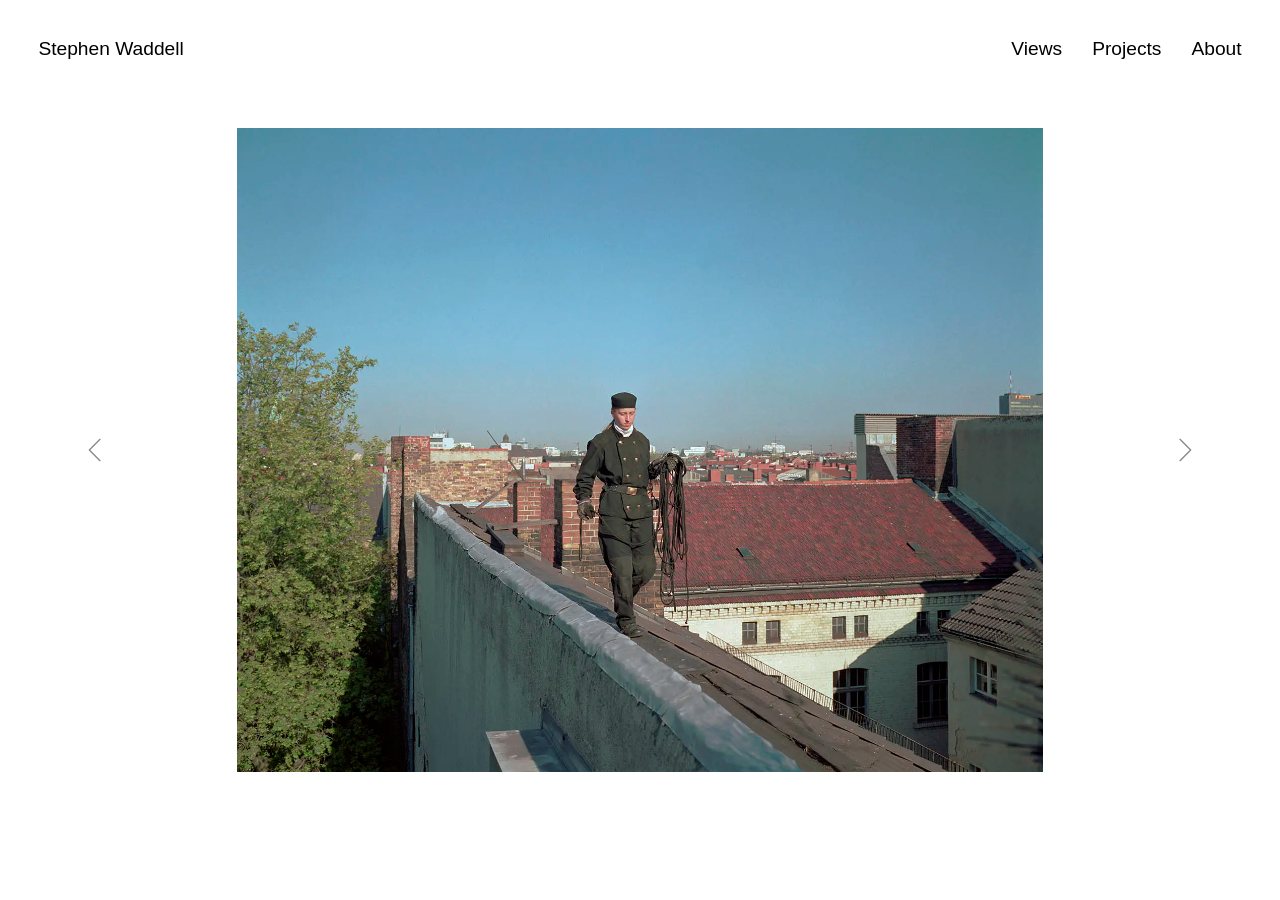
==== index.html @ 2b625458 "first upload" ====
<!DOCTYPE html>
<html lang="en">
<head>
    <meta charset="UTF-8">
    <meta name="viewport" content="width=device-width, initial-scale=1.0">
    <meta name="description"
      content="Official website of photographer Stephen Waddell featuring exhibitions, 
      books, projects, biography, and selected works.">
    <link rel="stylesheet" href="css/style.css">
    <link rel="icon" type="image/png" href="img/favicon.png">
    <title>Stephen Waddell | Photo</title>
</head>

<body>
    
    <nav>    
        <span>
        <a class="active" href="index.html">Stephen Waddell</a>
        </span> 
        
        <div>
            <a href="views.html">Views</a>
            <a href="projects.html">Projects</a>
            <a href="about.html">About</a>
        </div>

    </nav>

<div class="carousel">

<button class="previous" type="button">
<svg viewBox="0 0 24 24">
<path d="M15 4 L7 12 L15 20"/>
</svg>
</button>


<div class="images">
<img class="active" src="img/index/chimney.webp" alt="">
<img src="img/index/boarding.jpg" alt="">
<img src="img/index/pecheur.jpg" alt="">
<img src="img/index/stain.jpg" alt="">
<img src="img/index/sunflower.jpg" alt="">
<img src="img/index/expulsion.jpg" alt="">
<img src="img/index/hive.jpg" alt="">
<img src="img/index/resting.jpg" alt="">
<img src="img/index/blackswan.jpg" alt="">
<img src="img/index/greenmask.jpg" alt="">
<img src="img/index/pondgarden.jpg" alt="">
<img src="img/index/manheavysack.jpg" alt="">
<img src="img/index/ashphalt.jpg" alt="">
<img src="img/index/capri.jpg" alt="">
<img src="img/index/standing.webp" alt="">
<img src="img/index/wrestlers.webp" alt="">
<img src="img/index/boyonstump.webp" alt="">
<img src="img/index/coalcarrier.webp" alt="">
<img src="img/index/restorer.webp" alt="">
<img src="img/index/goatherd.webp" alt="">
<img src="img/index/occupiedhouse.webp" alt="">
<img src="img/index/manpompeii.webp" alt="">
<img src="img/index/trench.webp" alt="">
<img src="img/index/fringe.webp" alt="">
<img src="img/index/iceblock.jpg" alt="">
<img src="img/index/tire.webp" alt="">
<img src="img/index/manwflower.webp" alt="">
<img src="img/index/romanstairs.webp" alt="">
<img src="img/index/academy.webp" alt="">
<img src="img/index/portraitbust.webp" alt="">
<img src="img/index/mouth.webp" alt="">
<img src="img/index/bustboy.webp" alt="">
<img src="img/index/lily.webp" alt="">
<img src="img/index/snail.webp" alt="">

</div>


<button class="next" type="button">
<svg viewBox="0 0 24 24">
<path d="M9 4 L17 12 L9 20"/>
</svg>
</button>

</div>



<script src="js/carousel.js"></script>



</body>
</html>
---- css/style.css ----
* {
    box-sizing: border-box;
}

body {
    margin: 0;
    padding: 0;
    font-family: Arial, sans-serif;
    height: vh;
    width: vw;
}

nav {
    display: flex;
    font-size: 1.2em;
    justify-content: space-between;
    align-items: center;
    padding: 1em 2em;
    position: fixed;
    width: 100%;
    margin: 1em 0em 3em 0em;
}

nav div {
    display: flex;
    gap: 30px;
}

nav span a:link {
    text-decoration: none;
    color: black;
    font-weight: 400;
    margin-right: 1em;
    transition: all 0.3s ease;
}

nav a:link {
    text-decoration: none;
    color: rgb(0, 0, 0);
    transition: all 0.3s ease;
}

nav a:visited {
    color: rgb(189, 189, 189);
}

nav a.active:visited {
    color: black;
}

nav a:hover {
    color: black;
    transform: scale(105%);
}

nav a:active {
    color: black;
}



h3          {
    font-weight: 500;
    font-size: 1.2em;
    /* text-decoration: underline .5px; */
    /* text-underline-offset: 5px; */
    color: #888;
    }



.about-text {
    display: block;
    font-size: 1.5em;
    line-height: 1.2em;
    padding: 8em 4em 2em 1.5em;
    text-align: justify hyphenate;
}

.about-text-bio {
    display: grid;
    grid-template-columns: repeat(4, 1fr);
    gap: 2em;
    padding: 2em 2.5em 2em 2.8em;
    font-size: 0.9em;
    line-height: 1.4;
    color:rgb(189, 189, 189);
    white-space: pre-line;
}

.contact {
    display: block;
    font-size: 1.25em;
    line-height: 1.2em;
    padding: 1em 2.5em 2em 2em;
    text-align: justify hyphenate;
}

*{
margin:0;
padding:0;
box-sizing:border-box;
}

body {
    margin: 0;
    padding: 0;
    min-height: 100vh;
    width: 100%;
    background: white;
    font-family: Arial, Helvetica, sans-serif;
    overflow-x: hidden;
}


.carousel{
height:100vh;
width:100vw;
display:grid;
grid-template-columns:15vw 70vw 15vw;
align-items:center;
}


button{
background:none;
border:none;
cursor:pointer;
display:flex;
justify-content:center;
align-items:center;
}


button svg{
width:32px;
height:32px;
fill:none;
stroke:#888;
stroke-width:1;
stroke-linecap:round;
stroke-linejoin:round;
transition:.3s;
}


button:hover svg{
stroke:#000;
}


.previous:hover svg{
transform:translateX(-4px);
}


.next:hover svg{
transform:translateX(4px);
}


.images{
height:100%;
width:100%;
display:flex;
justify-content:center;
align-items:center;
}

.images img{
display:none;
max-width:90%;
max-height:82vh;
object-fit:contain;
}

.images img.active{
display:block;
}

.videos video{
    display:none;
    max-width:90%;
    max-height:82vh;
    width:auto;
    height:auto;
    object-fit:contain;
}

.videos video.active{
    display:block;
}



/* Large screens */

@media(min-width:1600px){

.carousel{
grid-template-columns:12vw 76vw 12vw;
}

.images img{
max-height:86vh;
}

button svg{
width:38px;
height:38px;
}

}


/* Tablets */

@media(max-width:900px){

    .nav {
        padding: 2em 
    }   

.carousel{
grid-template-columns:10vw 80vw 10vw;
}

.images img{
max-height:70vh;
}

button svg{
width:26px;
height:26px;
}

}


/* Phones */

@media(max-width:500px){

.carousel{
grid-template-columns:12vw 76vw 12vw;
}

.project-carousel .images img {
    max-height:42vh;
}

button svg{
width:22px;
height:22px;
}

}
/* Responsive */

@media(max-width:900px){

.project-page{
grid-template-columns:220px 1fr;
}


.project-info{
padding:25px;
}

}


@media(max-width:600px){

.project-page{
display:block;
height:auto;
}


.project-info{
padding:20px;
}


.project-carousel{
height:75vh;
grid-template-columns:12vw 76vw 12vw;
}

}

/* PROJECTS */

body{
height:100vh;
font-family:Arial, Helvetica, sans-serif;
}


.project{
height:100vh;
width:100vw;
display:grid;
grid-template-columns:40vw 75vw;
}

/* NAV */

.books{
display:flex;
gap:20px;
font-size: 16px;
font-weight: medium;
padding: 4em 1em 4em 0em
}


.books a:link{
text-decoration: none;
color: black;
transition: all 0.3s ease;
}

.books a:visited{
color: rgb(189, 189, 189);
}

.books a.active:visited{
color: black;
}

.books a:hover{
color: black;
transform: scale(105%);
}

.books a:active{
color: black;
}


/* LEFT COLUMN */

.info{
padding:40px;
font-size:14px;
line-height:1.5;
}


.info h1{

font-size:16px;
font-weight:normal;
margin-bottom:20px;

}

/* PROJECTS */


.project-page {
 width: 100vw;
 height: 100vh;
display: grid;
grid-template-columns: minmax(350px, 33%) 1fr;
}


/* Left information column */

.project-info {
    padding: 8em 2em 4em 3em;
    font-size: 14px;
    line-height: 1.5;
    width: 100%;
}


.project-info h1{ 
font-size:16px;
font-weight:normal;
margin-bottom:20px;
padding: 8em 0em;
}

/* Right carousel area */

.project-carousel{
    height:100vh;
    display:grid;
    grid-template-columns:12vw 1fr 8vw;
    align-items:center;
}


.project-carousel .images{
    height:100%;
    width:100%;
    display:flex;
    justify-content:center;
    align-items:center;
}


.project-carousel .images img{
    display:none;
    max-width:90%;
    max-height:82vh;
    object-fit:contain;
}


.project-carousel .images img.active{
    display:block;
}

@media (max-width: 850px) {

    .project-page {
        display: grid;
        grid-template-columns: 1fr;
        grid-template-areas:
            "books"
            "carousel"
            "content";
        height: auto;
    }

    .project-info {
        display: contents;
    }

    .books {
        grid-area: books;
        padding: 7em 2em 1em;
    }

    .project-carousel {
        grid-area: carousel;
        height: 50vh;
        grid-template-columns: 10vw 80vw 10vw;
        margin: 0 0 1.5em;
    }

    .project-content {
        grid-area: content;
        padding: 0 2em 2em;
    }

    body {
        overflow-y: auto;
    }

}

@media (max-width: 1000px) {
    .about-text-bio {
        grid-template-columns: repeat(2, 1fr);
        gap: 2em;
    }
}


/* Phones */

@media (max-width: 600px) {
    .about-text-bio {
        grid-template-columns: 1fr;
        padding: 2.5em;
        gap: 1.5em;
    }
}

.photo-grid {
    display:grid;
    grid-template-columns:repeat(4, 1fr);
    gap:3em 1.5em;
    padding:10em 6em 4em;
}


.photo-grid figure {
    margin:0;
}


.photo-grid img {
    width:100%;
    height:auto;
    display:block;
    object-fit:contain;
}


.photo-grid figcaption {
   font-size:0.85em;
    line-height:1.3;
    margin-top:0.75em;
    color:rgb(189,189,189);
}



/* TABLETS */

@media(max-width:1000px){

    .photo-grid {
        grid-template-columns:repeat(2, 1fr);
        gap:2.5em 1.5em;
    }

}



/* PHONES */

@media(max-width:600px){

    .photo-grid {
        grid-template-columns:1fr;
        padding:7em 4em 3em;
        gap:2em;
    }


    .photo-grid figcaption {
        font-size:0.9em;
    }

}
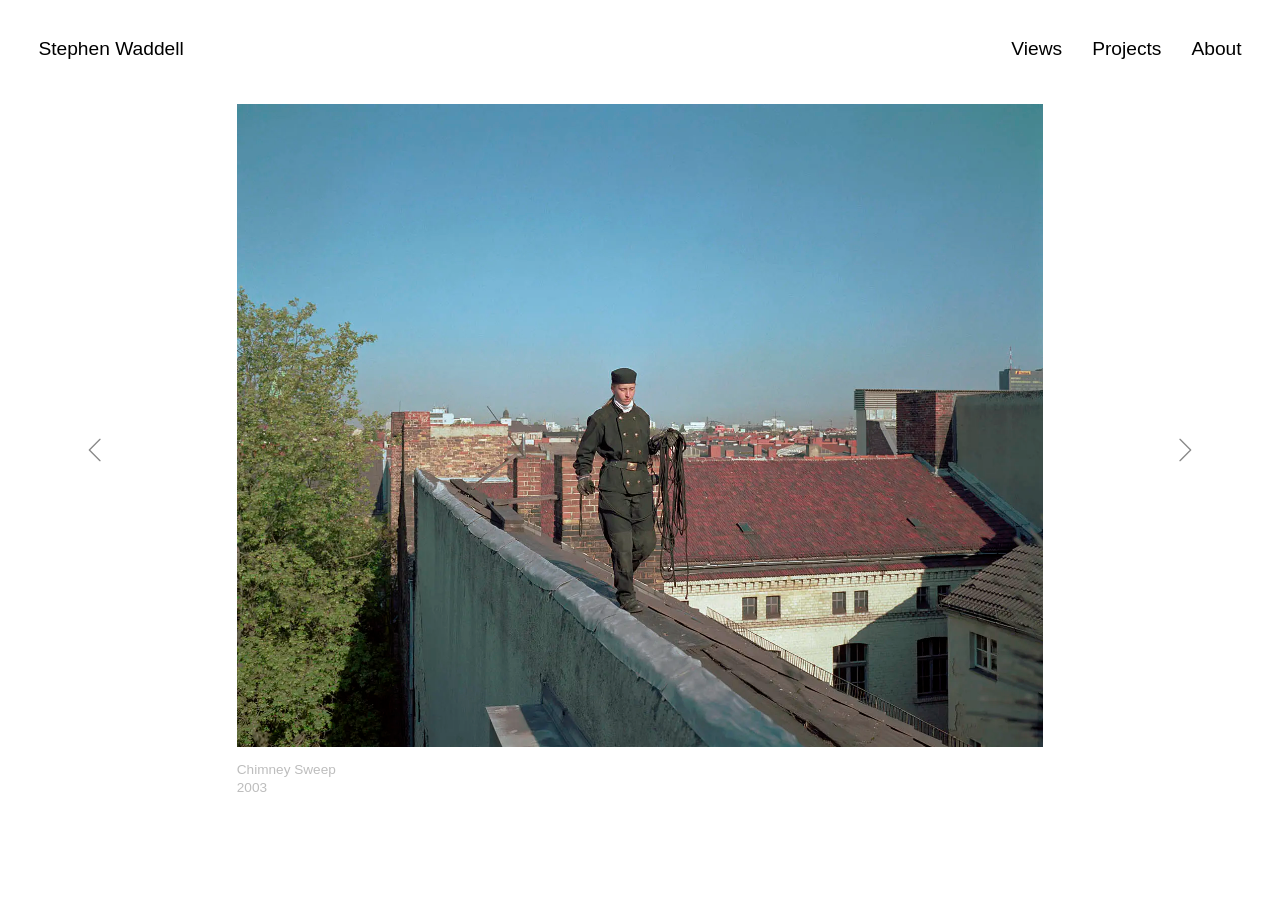
==== commit e70c7f20: "Update carousel with captions" ====
--- a/index.html
+++ b/index.html
@@ -36,43 +36,178 @@
 
 
 <div class="images">
-<img class="active" src="img/index/chimney.webp" alt="">
-<img src="img/index/boarding.jpg" alt="">
-<img src="img/index/pecheur.jpg" alt="">
-<img src="img/index/stain.jpg" alt="">
-<img src="img/index/sunflower.jpg" alt="">
-<img src="img/index/expulsion.jpg" alt="">
-<img src="img/index/hive.jpg" alt="">
-<img src="img/index/resting.jpg" alt="">
-<img src="img/index/blackswan.jpg" alt="">
-<img src="img/index/greenmask.jpg" alt="">
-<img src="img/index/pondgarden.jpg" alt="">
-<img src="img/index/manheavysack.jpg" alt="">
-<img src="img/index/ashphalt.jpg" alt="">
-<img src="img/index/capri.jpg" alt="">
-<img src="img/index/standing.webp" alt="">
-<img src="img/index/wrestlers.webp" alt="">
-<img src="img/index/boyonstump.webp" alt="">
-<img src="img/index/coalcarrier.webp" alt="">
-<img src="img/index/restorer.webp" alt="">
-<img src="img/index/goatherd.webp" alt="">
-<img src="img/index/occupiedhouse.webp" alt="">
-<img src="img/index/manpompeii.webp" alt="">
-<img src="img/index/trench.webp" alt="">
-<img src="img/index/fringe.webp" alt="">
-<img src="img/index/iceblock.jpg" alt="">
-<img src="img/index/tire.webp" alt="">
-<img src="img/index/manwflower.webp" alt="">
-<img src="img/index/romanstairs.webp" alt="">
-<img src="img/index/academy.webp" alt="">
-<img src="img/index/portraitbust.webp" alt="">
-<img src="img/index/mouth.webp" alt="">
-<img src="img/index/bustboy.webp" alt="">
-<img src="img/index/lily.webp" alt="">
-<img src="img/index/snail.webp" alt="">
+
+    <div class="slide active">
+        <img src="img/index/chimney.webp" alt="Title">
+        <div class="caption">Chimney Sweep<br>2003</div>
+    </div>
+
+    <div class="slide">
+        <img src="img/index/boarding.jpg" alt="Title">
+        <div class="caption">Boarding<br>1999</div>
+    </div>
+
+    <div class="slide">
+        <img src="img/index/pecheur.jpg" alt="Title">
+        <div class="caption">Pecheur<br>2003</div>
+    </div>
+
+    <div class="slide">
+        <img src="img/index/stain.jpg" alt="Title">
+        <div class="caption">Stain<br>2012</div>
+    </div>
+
+    <div class="slide">
+        <img src="img/index/sunflower.jpg" alt="Title">
+        <div class="caption">Sunflowers<br>2018</div>
+    </div>
+
+    <div class="slide">
+        <img src="img/index/expulsion.jpg" alt="Title">
+        <div class="caption">Expulsion<br>2018</div>
+    </div>
+
+    <div class="slide">
+        <img src="img/index/hive.jpg" alt="Title">
+        <div class="caption">Hive Burner<br>2018</div>
+    </div>
+
+    <div class="slide">
+        <img src="img/index/resting.jpg" alt="Title">
+        <div class="caption">Resting Worker<br>2000</div>
+    </div>
+
+    <div class="slide">
+        <img src="img/index/blackswan.jpg" alt="Title">
+        <div class="caption">Black Swan<br>2026</div>
+    </div>
+
+    <div class="slide">
+        <img src="img/index/greenmask.jpg" alt="Title">
+        <div class="caption">Man in Green Mask<br>2009</div>
+    </div>
+
+    <div class="slide">
+        <img src="img/index/pondgarden.jpg" alt="Title">
+        <div class="caption">Pondgarden<br>2003</div>
+    </div>
+
+    <div class="slide">
+        <img src="img/index/manheavysack.jpg" alt="Title">
+        <div class="caption">Man with Heavy Sack<br>2006</div>
+    </div>
+
+    <div class="slide">
+        <img src="img/index/ashphalt.jpg" alt="Title">
+        <div class="caption">Ashphalt Layer 1<br>2001</div>
+    </div>
+
+    <div class="slide">
+        <img src="img/index/capri.jpg" alt="Title">
+        <div class="caption">A Woman on Capri<br>2001</div>
+    </div>
+
+    <div class="slide">
+        <img src="img/index/standing.webp" alt="Title">
+        <div class="caption">Standing Portrait<br>2014</div>
+    </div>
+
+    <div class="slide">
+        <img src="img/index/wrestlers.webp" alt="Title">
+        <div class="caption">Wrestlers<br>2009</div>
+    </div>
+
+    <div class="slide">
+        <img src="img/index/boyonstump.webp" alt="Title">
+        <div class="caption">Boy on Stump<br>2004</div>
+    </div>
+
+    <div class="slide">
+        <img src="img/index/coalcarrier.webp" alt="Title">
+        <div class="caption">Coal Carrier<br>2004</div>
+    </div>
+
+    <div class="slide">
+        <img src="img/index/restorer.webp" alt="Title">
+        <div class="caption">Restorer<br>2014</div>
+    </div>
+
+    <div class="slide">
+        <img src="img/index/goatherd.webp" alt="Title">
+        <div class="caption">Goatherd<br>2015</div>
+    </div>
+
+    <div class="slide">
+        <img src="img/index/occupiedhouse.webp" alt="Title">
+        <div class="caption">Occupied House<br>1998</div>
+    </div>
+
+    <div class="slide">
+        <img src="img/index/mandraw.webp" alt="Title">
+        <div class="caption">Man Drawing <br>2025</div>
+    </div>
+
+    <div class="slide">
+        <img src="img/index/trench.webp" alt="Title">
+        <div class="caption">Trench Diggerle<br>2024</div>
+    </div>
+
+    <div class="slide">
+        <img src="img/index/fringe.webp" alt="Title">
+        <div class="caption">Fringe<br>Year</div>
+    </div>
+
+    <div class="slide">
+        <img src="img/index/iceblock.jpg" alt="Title">
+        <div class="caption">Ice Block<br>2005</div>
+    </div>
+
+    <div class="slide">
+        <img src="img/index/tire.webp" alt="Title">
+        <div class="caption">Tire Still Life I<br>2019</div>
+    </div>
+
+    <div class="slide">
+        <img src="img/index/manwflower.webp" alt="Title">
+        <div class="caption">Man with Flower I<br>2019</div>
+    </div>
+
+    <div class="slide">
+        <img src="img/index/romanstairs.webp" alt="Title">
+        <div class="caption">Roman Staircase<br>2005</div>
+    </div>
+
+    <div class="slide">
+        <img src="img/index/academy.webp" alt="Title">
+        <div class="caption">Academy<br>2012</div>
+    </div>
+
+    <div class="slide">
+        <img src="img/index/portraitbust.webp" alt="Title">
+        <div class="caption">Portrait Bust<br>2015</div>
+    </div>
+
+    <div class="slide">
+        <img src="img/index/mouth.webp" alt="Title">
+        <div class="caption">Mouth<br>2015</div>
+    </div>
+
+    <div class="slide">
+        <img src="img/index/bustboy.webp" alt="Title">
+        <div class="caption">Bust of Young Boy<br>2018</div>
+    </div>
+
+    <div class="slide">
+        <img src="img/index/lily.webp" alt="Title">
+        <div class="caption">Lilypad<br>2020</div>
+    </div>
+
+    <div class="slide">
+        <img src="img/index/snail.webp" alt="Title">
+        <div class="caption">Snail Seller<br>2008</div>
+    </div>
 
 </div>
-
 
 <button class="next" type="button">
 <svg viewBox="0 0 24 24">
--- a/css/style.css
+++ b/css/style.css
@@ -169,15 +169,40 @@
 align-items:center;
 }
 
-.images img{
+.images{
+height:100%;
+width:100%;
+display:flex;
+justify-content:center;
+align-items:center;
+}
+
+.slide{
 display:none;
+flex-direction:column;
+justify-content:center;
+align-items:center;
 max-width:90%;
 max-height:82vh;
+}
+
+.slide.active{
+display:flex;
+}
+
+.slide img{
+max-width:100%;
+max-height:82vh;
 object-fit:contain;
 }
 
-.images img.active{
-display:block;
+.caption{
+margin-top:1em;
+font-size:0.85em;
+line-height:1.3;
+color:rgb(189,189,189);
+text-align:left;
+width:100%;
 }
 
 .videos video{
@@ -203,7 +228,7 @@
 grid-template-columns:12vw 76vw 12vw;
 }
 
-.images img{
+.slide img{
 max-height:86vh;
 }
 
@@ -227,7 +252,7 @@
 grid-template-columns:10vw 80vw 10vw;
 }
 
-.images img{
+.slide img{
 max-height:70vh;
 }
 
@@ -247,7 +272,7 @@
 grid-template-columns:12vw 76vw 12vw;
 }
 
-.project-carousel .images img {
+.project-carousel .slide img {
     max-height:42vh;
 }
 
@@ -407,16 +432,21 @@
 }
 
 
-.project-carousel .images img{
+.project-carousel .slide{
     display:none;
+    flex-direction:column;
+    justify-content:center;
+    align-items:center;
+}
+
+.project-carousel .slide.active{
+    display:flex;
+}
+
+.project-carousel .slide img{
     max-width:90%;
     max-height:82vh;
     object-fit:contain;
-}
-
-
-.project-carousel .images img.active{
-    display:block;
 }
 
 @media (max-width: 850px) {
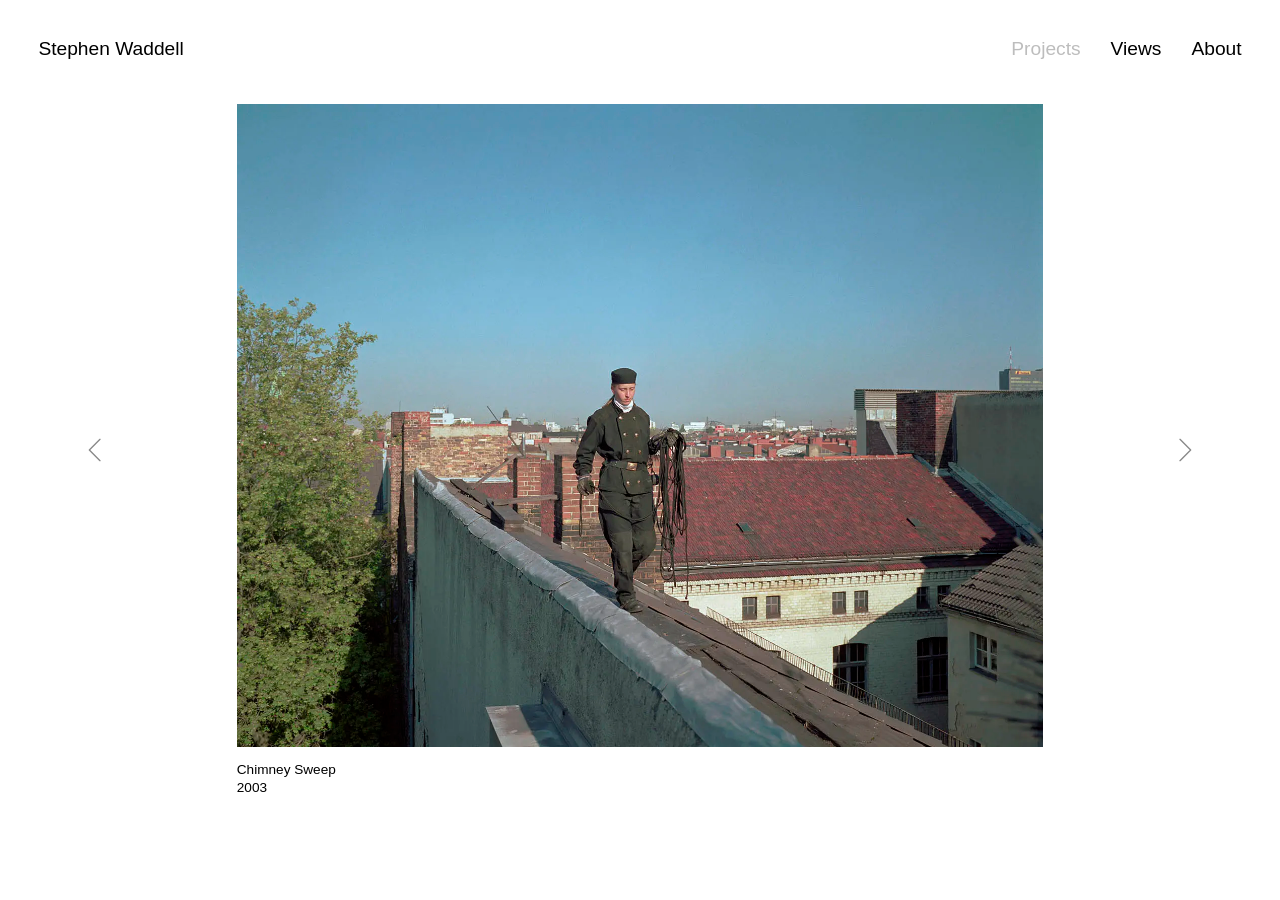
==== commit d2ff0591: "Update navigation, carousel, new pages, and edits" ====
--- a/index.html
+++ b/index.html
@@ -13,18 +13,26 @@
 
 <body>
     
-    <nav>    
-        <span>
-        <a class="active" href="index.html">Stephen Waddell</a>
-        </span> 
-        
-        <div>
-            <a href="views.html">Views</a>
-            <a href="projects.html">Projects</a>
-            <a href="about.html">About</a>
-        </div>
-
-    </nav>
+    <nav>
+<span>
+<a class="active" href="index.html">Stephen Waddell</a>
+</span>
+
+<div>
+<div class="projects-menu">
+<button class="projects-button">Projects</button>
+
+<div class="projects-dropdown">
+<a href="projects.html">Books</a>
+<a href="group.html">Group</a>
+<a href="video.html">Motion</a>
+</div>
+</div>
+
+<a href="views.html">Views</a>
+<a href="about.html">About</a>
+</div>
+</nav>
 
 <div class="carousel">
 
@@ -44,12 +52,13 @@
 
     <div class="slide">
         <img src="img/index/boarding.jpg" alt="Title">
-        <div class="caption">Boarding<br>1999</div>
+        <div class="caption">Boarding<br>1999
+        </div>
     </div>
 
     <div class="slide">
         <img src="img/index/pecheur.jpg" alt="Title">
-        <div class="caption">Pecheur<br>2003</div>
+        <div class="caption">Le Pêcheur<br>2000</div>
     </div>
 
     <div class="slide">
@@ -144,17 +153,17 @@
 
     <div class="slide">
         <img src="img/index/mandraw.webp" alt="Title">
-        <div class="caption">Man Drawing <br>2025</div>
+        <div class="caption">Man Drawing in Pompeii<br>2025</div>
     </div>
 
     <div class="slide">
         <img src="img/index/trench.webp" alt="Title">
-        <div class="caption">Trench Diggerle<br>2024</div>
+        <div class="caption">Trench Digger<br>2024</div>
     </div>
 
     <div class="slide">
         <img src="img/index/fringe.webp" alt="Title">
-        <div class="caption">Fringe<br>Year</div>
+        <div class="caption">Fringe<br>2015</div>
     </div>
 
     <div class="slide">
@@ -194,12 +203,12 @@
 
     <div class="slide">
         <img src="img/index/bustboy.webp" alt="Title">
-        <div class="caption">Bust of Young Boy<br>2018</div>
+        <div class="caption">Bust of Young Boy<br>2018/2021</div>
     </div>
 
     <div class="slide">
         <img src="img/index/lily.webp" alt="Title">
-        <div class="caption">Lilypad<br>2020</div>
+        <div class="caption">Lilypads<br>2022</div>
     </div>
 
     <div class="slide">
@@ -220,7 +229,7 @@
 
 
 <script src="js/carousel.js"></script>
-
+<script src="js/navigation.js"></script>
 
 
 </body>
--- a/css/style.css
+++ b/css/style.css
@@ -1,119 +1,162 @@
-
-
-* {
-    box-sizing: border-box;
-}
-
-body {
-    margin: 0;
-    padding: 0;
-    font-family: Arial, sans-serif;
-    height: vh;
-    width: vw;
-}
-
-nav {
-    display: flex;
-    font-size: 1.2em;
-    justify-content: space-between;
-    align-items: center;
-    padding: 1em 2em;
-    position: fixed;
-    width: 100%;
-    margin: 1em 0em 3em 0em;
-}
-
-nav div {
-    display: flex;
-    gap: 30px;
-}
-
-nav span a:link {
-    text-decoration: none;
-    color: black;
-    font-weight: 400;
-    margin-right: 1em;
-    transition: all 0.3s ease;
-}
-
-nav a:link {
-    text-decoration: none;
-    color: rgb(0, 0, 0);
-    transition: all 0.3s ease;
-}
-
-nav a:visited {
-    color: rgb(189, 189, 189);
-}
-
-nav a.active:visited {
-    color: black;
-}
-
-nav a:hover {
-    color: black;
-    transform: scale(105%);
-}
-
-nav a:active {
-    color: black;
-}
-
-
-
-h3          {
-    font-weight: 500;
-    font-size: 1.2em;
-    /* text-decoration: underline .5px; */
-    /* text-underline-offset: 5px; */
-    color: #888;
-    }
-
-
-
-.about-text {
-    display: block;
-    font-size: 1.5em;
-    line-height: 1.2em;
-    padding: 8em 4em 2em 1.5em;
-    text-align: justify hyphenate;
-}
-
-.about-text-bio {
-    display: grid;
-    grid-template-columns: repeat(4, 1fr);
-    gap: 2em;
-    padding: 2em 2.5em 2em 2.8em;
-    font-size: 0.9em;
-    line-height: 1.4;
-    color:rgb(189, 189, 189);
-    white-space: pre-line;
-}
-
-.contact {
-    display: block;
-    font-size: 1.25em;
-    line-height: 1.2em;
-    padding: 1em 2.5em 2em 2em;
-    text-align: justify hyphenate;
-}
-
 *{
+box-sizing:border-box;
 margin:0;
 padding:0;
-box-sizing:border-box;
-}
-
-body {
-    margin: 0;
-    padding: 0;
-    min-height: 100vh;
-    width: 100%;
-    background: white;
-    font-family: Arial, Helvetica, sans-serif;
-    overflow-x: hidden;
-}
-
+}
+
+body{
+min-height:100vh;
+width:100%;
+background:white;
+font-family:Arial,Helvetica,sans-serif;
+overflow-x:hidden;
+}
+
+nav{
+display:flex;
+font-size:1.2em;
+justify-content:space-between;
+align-items:center;
+padding:1em 2em;
+position:fixed;
+width:100%;
+margin:1em 0 3em 0;
+z-index:100;
+}
+
+nav > div{
+display:flex;
+gap:30px;
+}
+
+nav span a:link{
+text-decoration:none;
+color:black;
+font-weight:400;
+margin-right:1em;
+transition:all 0.3s ease;
+}
+
+nav a:link{
+text-decoration:none;
+color:rgb(0,0,0);
+transition:all 0.3s ease;
+}
+
+nav a:visited{
+color:rgb(189,189,189);
+}
+
+nav a.active:visited{
+color:black;
+}
+
+nav a:hover{
+color:black;
+transform:scale(105%);
+}
+
+nav a:active{
+color:black;
+}
+
+
+/* PROJECTS DROPDOWN */
+
+.projects-menu{
+position:relative;
+}
+
+.projects-button{
+background:none;
+border:none;
+padding:0;
+font:inherit;
+font-size:inherit;
+font-weight:400;
+cursor:pointer;
+color:rgb(189,189,189);
+}
+
+.projects-button:hover,
+.projects-button:active{
+color:black;
+}
+
+.projects-button.active{
+color:black;
+}
+
+.projects-dropdown{
+display:none;
+position:absolute;
+top:100%;
+left:0;
+padding-top:1em;
+white-space:nowrap;
+}
+
+.projects-dropdown.open{
+display:flex;
+gap:30px;
+}
+
+.projects-dropdown a{
+text-decoration:none;
+color:black;
+}
+
+.projects-dropdown a:visited{
+color:rgb(189,189,189);
+}
+
+.projects-dropdown a:hover{
+color:black;
+transform:scale(105%);
+}
+
+.projects-dropdown a:active{
+color:black;
+}
+
+
+/* GENERAL TEXT */
+
+h3{
+font-weight:500;
+font-size:1.2em;
+color:#888;
+}
+
+.about-text{
+display:block;
+font-size:1.5em;
+line-height:1.2em;
+padding:8em 4em 2em 1.5em;
+text-align:justify hyphenate;
+}
+
+.about-text-bio{
+display:grid;
+grid-template-columns:repeat(4,1fr);
+gap:2em;
+padding:2em 2.5em 2em 2.8em;
+font-size:0.9em;
+line-height:1.4;
+color:rgb(189,189,189);
+white-space:pre-line;
+}
+
+.contact{
+display:block;
+font-size:1.25em;
+line-height:1.2em;
+padding:1em 2.5em 2em 2em;
+text-align:justify hyphenate;
+}
+
+
+/* MAIN CAROUSEL */
 
 .carousel{
 height:100vh;
@@ -123,7 +166,6 @@
 align-items:center;
 }
 
-
 button{
 background:none;
 border:none;
@@ -132,7 +174,6 @@
 justify-content:center;
 align-items:center;
 }
-
 
 button svg{
 width:32px;
@@ -145,28 +186,16 @@
 transition:.3s;
 }
 
-
 button:hover svg{
 stroke:#000;
 }
 
-
 .previous:hover svg{
 transform:translateX(-4px);
 }
 
-
 .next:hover svg{
 transform:translateX(4px);
-}
-
-
-.images{
-height:100%;
-width:100%;
-display:flex;
-justify-content:center;
-align-items:center;
 }
 
 .images{
@@ -200,131 +229,37 @@
 margin-top:1em;
 font-size:0.85em;
 line-height:1.3;
-color:rgb(189,189,189);
+color:black;
 text-align:left;
 width:100%;
 }
 
+
+/* VIDEO CAROUSEL */
+
+.videos .slide{
+display:none;
+justify-content:center;
+align-items:center;
+flex-direction:column;
+width:100%;
+height:100%;
+}
+
+.videos .slide.active{
+display:flex;
+}
+
 .videos video{
-    display:none;
-    max-width:90%;
-    max-height:82vh;
-    width:auto;
-    height:auto;
-    object-fit:contain;
-}
-
-.videos video.active{
-    display:block;
-}
-
-
-
-/* Large screens */
-
-@media(min-width:1600px){
-
-.carousel{
-grid-template-columns:12vw 76vw 12vw;
-}
-
-.slide img{
-max-height:86vh;
-}
-
-button svg{
-width:38px;
-height:38px;
-}
-
-}
-
-
-/* Tablets */
-
-@media(max-width:900px){
-
-    .nav {
-        padding: 2em 
-    }   
-
-.carousel{
-grid-template-columns:10vw 80vw 10vw;
-}
-
-.slide img{
-max-height:70vh;
-}
-
-button svg{
-width:26px;
-height:26px;
-}
-
-}
-
-
-/* Phones */
-
-@media(max-width:500px){
-
-.carousel{
-grid-template-columns:12vw 76vw 12vw;
-}
-
-.project-carousel .slide img {
-    max-height:42vh;
-}
-
-button svg{
-width:22px;
-height:22px;
-}
-
-}
-/* Responsive */
-
-@media(max-width:900px){
-
-.project-page{
-grid-template-columns:220px 1fr;
-}
-
-
-.project-info{
-padding:25px;
-}
-
-}
-
-
-@media(max-width:600px){
-
-.project-page{
-display:block;
+max-width:90%;
+max-height:82vh;
+width:auto;
 height:auto;
-}
-
-
-.project-info{
-padding:20px;
-}
-
-
-.project-carousel{
-height:75vh;
-grid-template-columns:12vw 76vw 12vw;
-}
-
-}
+object-fit:contain;
+}
+
 
 /* PROJECTS */
-
-body{
-height:100vh;
-font-family:Arial, Helvetica, sans-serif;
-}
-
 
 .project{
 height:100vh;
@@ -333,42 +268,101 @@
 grid-template-columns:40vw 75vw;
 }
 
-/* NAV */
+.project-page{
+width:100vw;
+height:100vh;
+display:grid;
+grid-template-columns:minmax(350px,33%) 1fr;
+}
+
+.project-info{
+padding:8em 2em 4em 3em;
+font-size:14px;
+line-height:1.5;
+width:100%;
+}
+
+.project-info h1{
+font-size:16px;
+font-weight:normal;
+margin-bottom:20px;
+padding:8em 0;
+}
+
+
+/* BOOK NAVIGATION */
 
 .books{
 display:flex;
 gap:20px;
-font-size: 16px;
-font-weight: medium;
-padding: 4em 1em 4em 0em
-}
-
-
-.books a:link{
-text-decoration: none;
-color: black;
-transition: all 0.3s ease;
-}
-
-.books a:visited{
-color: rgb(189, 189, 189);
-}
-
-.books a.active:visited{
-color: black;
+font-size:16px;
+font-weight:medium;
+padding:4em 1em 4em 0;
+}
+
+.books a{
+text-decoration:none;
+color:rgb(189,189,189);
+transition:all 0.3s ease;
+}
+
+.books a.active{
+color:black !important;
 }
 
 .books a:hover{
-color: black;
-transform: scale(105%);
-}
-
-.books a:active{
-color: black;
-}
-
-
-/* LEFT COLUMN */
+color:black;
+transform:scale(105%);
+}
+
+
+/* PROJECT CAROUSEL */
+
+.project-carousel{
+height:100vh;
+display:grid;
+grid-template-columns:12vw 1fr 8vw;
+align-items:center;
+}
+
+.project-carousel .images{
+height:100%;
+width:100%;
+display:flex;
+justify-content:center;
+align-items:center;
+}
+
+.project-carousel .slide{
+display:none;
+flex-direction:column;
+justify-content:center;
+align-items:center;
+width:100%;
+height:100%;
+}
+
+.project-carousel .slide.active{
+display:flex;
+}
+
+.project-carousel .slide img{
+max-width:90%;
+max-height:75vh;
+width:auto;
+height:auto;
+object-fit:contain;
+}
+
+.project-carousel .caption{
+margin-top:1em;
+font-size:0.85em;
+line-height:1.3;
+color:rgb(189,189,189);
+}
+
+
+/* PROJECT INFORMATION */
 
 .info{
 padding:40px;
@@ -376,192 +370,179 @@
 line-height:1.5;
 }
 
-
 .info h1{
-
 font-size:16px;
 font-weight:normal;
 margin-bottom:20px;
-
-}
-
-/* PROJECTS */
-
-
-.project-page {
- width: 100vw;
- height: 100vh;
-display: grid;
-grid-template-columns: minmax(350px, 33%) 1fr;
-}
-
-
-/* Left information column */
-
-.project-info {
-    padding: 8em 2em 4em 3em;
-    font-size: 14px;
-    line-height: 1.5;
-    width: 100%;
-}
-
-
-.project-info h1{ 
-font-size:16px;
-font-weight:normal;
-margin-bottom:20px;
-padding: 8em 0em;
-}
-
-/* Right carousel area */
-
-.project-carousel{
-    height:100vh;
-    display:grid;
-    grid-template-columns:12vw 1fr 8vw;
-    align-items:center;
-}
-
-
-.project-carousel .images{
-    height:100%;
-    width:100%;
-    display:flex;
-    justify-content:center;
-    align-items:center;
-}
-
-
-.project-carousel .slide{
-    display:none;
-    flex-direction:column;
-    justify-content:center;
-    align-items:center;
-}
-
-.project-carousel .slide.active{
-    display:flex;
-}
-
-.project-carousel .slide img{
-    max-width:90%;
-    max-height:82vh;
-    object-fit:contain;
-}
-
-@media (max-width: 850px) {
-
-    .project-page {
-        display: grid;
-        grid-template-columns: 1fr;
+}
+
+
+/* PHOTO GRID */
+
+.photo-grid{
+display:grid;
+grid-template-columns:repeat(4,1fr);
+gap:3em 1.5em;
+padding:10em 6em 4em;
+}
+
+.photo-grid figure{
+margin:0;
+}
+
+.photo-grid img{
+width:100%;
+height:auto;
+display:block;
+object-fit:contain;
+}
+
+.photo-grid figcaption{
+font-size:0.85em;
+line-height:1.3;
+margin-top:0.75em;
+color:rgb(189,189,189);
+}
+
+
+/* MEDIA QUERIES */
+
+@media(min-width:1600px){
+
+    .carousel{
+        grid-template-columns:12vw 76vw 12vw;
+    }
+    .slide img{
+        max-height:86vh;
+    }
+    button svg{
+        width:38px;
+        height:38px;
+    }
+
+}
+
+@media(max-width:1000px){
+
+    .about-text-bio{
+        grid-template-columns:repeat(2,1fr);
+        gap:2em;
+    }
+    .photo-grid{
+        grid-template-columns:repeat(2,1fr);
+        gap:2.5em 1.5em;
+    }
+
+}
+
+@media(max-width:900px){
+
+    .carousel{
+        grid-template-columns:10vw 80vw 10vw;
+    }
+    .slide img{
+        max-height:70vh;
+    
+    button svg{
+        width:26px;
+        height:26px;
+    }
+    .project-page{
+        grid-template-columns:220px 1fr;
+    }
+    .project-info{
+        padding-left:3em;
+        padding-right:2em;
+    }
+
+}
+
+@media(max-width:850px){
+
+    .project-page{
+        display:grid;
+        grid-template-columns:1fr;
         grid-template-areas:
             "books"
             "carousel"
             "content";
-        height: auto;
-    }
-
-    .project-info {
-        display: contents;
-    }
-
-    .books {
-        grid-area: books;
-        padding: 7em 2em 1em;
-    }
-
-    .project-carousel {
-        grid-area: carousel;
-        height: 50vh;
-        grid-template-columns: 10vw 80vw 10vw;
-        margin: 0 0 1.5em;
-    }
-
-    .project-content {
-        grid-area: content;
-        padding: 0 2em 2em;
-    }
-
-    body {
-        overflow-y: auto;
-    }
-
-}
-
-@media (max-width: 1000px) {
-    .about-text-bio {
-        grid-template-columns: repeat(2, 1fr);
-        gap: 2em;
-    }
-}
-
-
-/* Phones */
-
-@media (max-width: 600px) {
-    .about-text-bio {
-        grid-template-columns: 1fr;
-        padding: 2.5em;
-        gap: 1.5em;
-    }
-}
-
-.photo-grid {
-    display:grid;
-    grid-template-columns:repeat(4, 1fr);
-    gap:3em 1.5em;
-    padding:10em 6em 4em;
-}
-
-
-.photo-grid figure {
-    margin:0;
-}
-
-
-.photo-grid img {
-    width:100%;
-    height:auto;
-    display:block;
-    object-fit:contain;
-}
-
-
-.photo-grid figcaption {
-   font-size:0.85em;
-    line-height:1.3;
-    margin-top:0.75em;
-    color:rgb(189,189,189);
-}
-
-
-
-/* TABLETS */
-
-@media(max-width:1000px){
-
-    .photo-grid {
-        grid-template-columns:repeat(2, 1fr);
-        gap:2.5em 1.5em;
-    }
-
-}
-
-
-
-/* PHONES */
+        height:auto;
+    }
+
+    .project-info{
+        display:contents;
+    }
+    .books{
+        grid-area:books;
+        padding:7em 2em 1em 2.5em;
+    }
+    .project-carousel{
+        grid-area:carousel;
+        height:45vh;
+        width:100%;
+        display:grid;
+        grid-template-columns:10vw 80vw 10vw;
+        margin:0;
+    }
+    .project-carousel .slide img{
+        max-width:80%;
+        max-height:45vh;
+        object-fit:contain;
+    }
+    .project-content{
+        grid-area:content;
+        padding:0 2em 2em 2.5em;
+    }
+    body{
+        overflow-y:auto;
+    }
+
+}
 
 @media(max-width:600px){
 
-    .photo-grid {
-        grid-template-columns:1fr;
-        padding:7em 4em 3em;
-        gap:2em;
-    }
-
-
-    .photo-grid figcaption {
-        font-size:0.9em;
-    }
+    .project-page{
+        display:flex;
+        flex-direction:column;
+        height:auto;
+    }
+    .project-info{
+        display:contents;
+    }
+    .books{
+        order:1;
+        padding:8em 2em 1em 2.5em;
+    }
+    .project-carousel{
+        order:2;
+        height:45vh;
+        width:100%;
+        grid-template-columns:12vw 76vw 12vw;
+    }
+    .project-content{
+        order:3;
+        padding:0 2em 2em 2.5em;
+    }
+
+}
+
+@media(max-width:500px){
+
+    .carousel{
+        grid-template-columns:12vw 76vw 12vw;
+    }
+    .project-carousel{
+        height:35vh;
+        grid-template-columns:12vw 76vw 12vw;
+    }
+    .project-carousel .slide img{
+        max-height:40vh;
+    }
+    button svg{
+        width:22px;
+        height:22px;
+    }
+
+}
 
 }
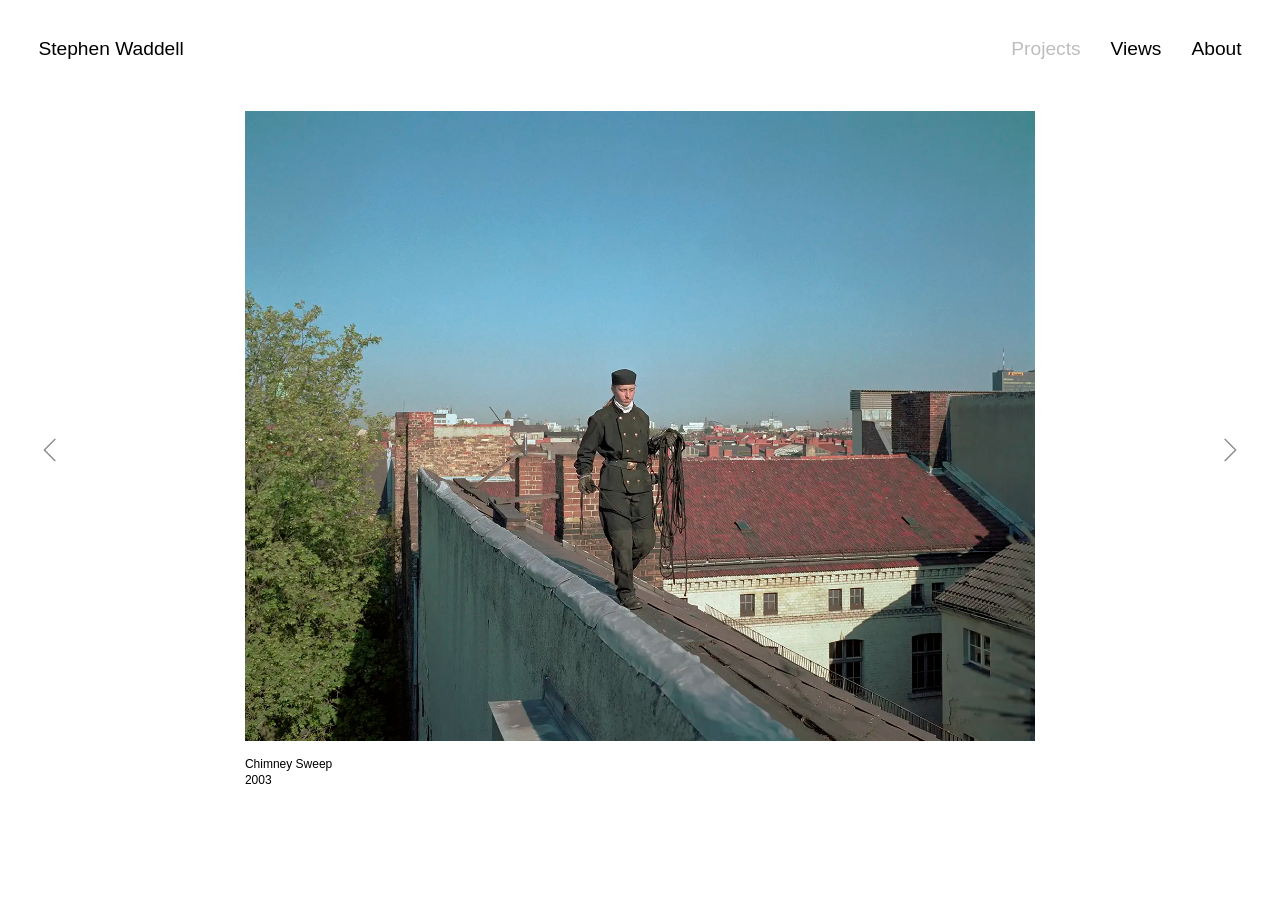
==== commit f7a9272e: "index (no descriptions in tags)" ====
--- a/index.html
+++ b/index.html
@@ -46,174 +46,539 @@
 <div class="images">
 
     <div class="slide active">
-        <img src="img/index/chimney.webp" alt="Title">
+    <img
+        src="img/index/chimney-2200px.webp"
+        srcset="
+            img/index/chimney-1500px.webp 1500w,
+            img/index/chimney-2200px.webp 2200w,
+            img/index/chimney-3000px.webp 3000w"
+        sizes="84vw"
+        alt="Chimney Sweeper in Berlin, Germany.
+        Walking along the roofs, the chimney sweeper
+        carries her tools in traditional uniform.">
+    <div class="slide-info">
         <div class="caption">Chimney Sweep<br>2003</div>
-    </div>
-
-    <div class="slide">
-        <img src="img/index/boarding.jpg" alt="Title">
-        <div class="caption">Boarding<br>1999
-        </div>
-    </div>
-
-    <div class="slide">
-        <img src="img/index/pecheur.jpg" alt="Title">
-        <div class="caption">Le Pêcheur<br>2000</div>
-    </div>
-
-    <div class="slide">
-        <img src="img/index/stain.jpg" alt="Title">
-        <div class="caption">Stain<br>2012</div>
-    </div>
-
-    <div class="slide">
-        <img src="img/index/sunflower.jpg" alt="Title">
-        <div class="caption">Sunflowers<br>2018</div>
-    </div>
-
-    <div class="slide">
-        <img src="img/index/expulsion.jpg" alt="Title">
-        <div class="caption">Expulsion<br>2018</div>
-    </div>
-
-    <div class="slide">
-        <img src="img/index/hive.jpg" alt="Title">
-        <div class="caption">Hive Burner<br>2018</div>
-    </div>
-
-    <div class="slide">
-        <img src="img/index/resting.jpg" alt="Title">
-        <div class="caption">Resting Worker<br>2000</div>
-    </div>
-
-    <div class="slide">
-        <img src="img/index/blackswan.jpg" alt="Title">
-        <div class="caption">Black Swan<br>2026</div>
-    </div>
-
-    <div class="slide">
-        <img src="img/index/greenmask.jpg" alt="Title">
-        <div class="caption">Man in Green Mask<br>2009</div>
-    </div>
-
-    <div class="slide">
-        <img src="img/index/pondgarden.jpg" alt="Title">
-        <div class="caption">Pondgarden<br>2003</div>
-    </div>
-
-    <div class="slide">
-        <img src="img/index/manheavysack.jpg" alt="Title">
-        <div class="caption">Man with Heavy Sack<br>2006</div>
-    </div>
-
-    <div class="slide">
-        <img src="img/index/ashphalt.jpg" alt="Title">
-        <div class="caption">Ashphalt Layer 1<br>2001</div>
-    </div>
-
-    <div class="slide">
-        <img src="img/index/capri.jpg" alt="Title">
-        <div class="caption">A Woman on Capri<br>2001</div>
-    </div>
-
-    <div class="slide">
-        <img src="img/index/standing.webp" alt="Title">
-        <div class="caption">Standing Portrait<br>2014</div>
-    </div>
-
-    <div class="slide">
-        <img src="img/index/wrestlers.webp" alt="Title">
-        <div class="caption">Wrestlers<br>2009</div>
-    </div>
-
-    <div class="slide">
-        <img src="img/index/boyonstump.webp" alt="Title">
-        <div class="caption">Boy on Stump<br>2004</div>
-    </div>
-
-    <div class="slide">
-        <img src="img/index/coalcarrier.webp" alt="Title">
-        <div class="caption">Coal Carrier<br>2004</div>
-    </div>
-
-    <div class="slide">
-        <img src="img/index/restorer.webp" alt="Title">
-        <div class="caption">Restorer<br>2014</div>
-    </div>
-
-    <div class="slide">
-        <img src="img/index/goatherd.webp" alt="Title">
-        <div class="caption">Goatherd<br>2015</div>
+        <div class="description">
+            
+             </div>
+    </div>
+</div>
+
+    <div class="slide">
+        <img src="img/index/boarding-1500px.webp"
+        srcset="
+            img/index/boarding-1500px.webp 1500w,
+            img/index/boarding-2200px.webp 2200w"
+            sizes="84vw"
+        alt="Boarding Image">
+        <div class="slide-info">
+            <div class="caption">Boarding<br>1999</div>
+
+            <div class="description">
+                
+            </div>
+        </div>
+    </div>
+
+    <div class="slide">
+        <img src="img/index/pecheur-1500px.webp"
+        srcset="
+            img/index/pecheur-1500px.webp 1500w,
+            img/index/pecheur-2200px.webp 2200w"
+            sizes="84vw"
+        alt="Le Pêcheur">
+        <div class="slide-info">
+            <div class="caption">Le Pêcheur<br>2000</div>
+
+            <div class="description">
+                
+            </div>
+        </div>
+    </div>
+
+    <div class="slide">
+        <img src="img/index/stain-1500px.webp"
+        srcset="
+            img/index/stain-1500px.webp 1500w,
+            img/index/stain-2200px.webp 2200w"
+            sizes="84vw"
+        alt="Stain">
+        <div class="slide-info">
+            <div class="caption">Stain<br>2012</div>
+
+            <div class="description">
+                           </div>
+        </div>
+    </div>
+
+    <div class="slide">
+        <img
+        src="img/index/sunflowers-2200px.webp"
+        srcset="
+            img/index/sunflowers-1500px.webp 1500w,
+            img/index/sunflowers-2200px.webp 2200w,
+            img/index/sunflowers-3000px.webp 3000w"
+        sizes="84vw"
+        alt="Sunflowers in August evening light">
+        <div class="slide-info">
+            <div class="caption">Sunflowers<br>2018</div>
+
+            <div class="description">
+                
+                
+            </div>
+        </div>
+    </div>
+
+    <div class="slide">
+        <img src="img/index/expulsion-1500px.webp"
+        srcset="
+            img/index/expulsion-1500px.webp 1500w,
+            img/index/expulsion-2200px.webp 2200w"
+            sizes="84vw"
+        alt="Expulsion">
+        <div class="slide-info">
+            <div class="caption">Expulsion<br>2018</div>
+
+            <div class="description">
+
+            </div>
+        </div>
+    </div>
+
+    <div class="slide">
+        <img
+        src="img/index/hive-2200px.webp"
+        srcset="
+            img/index/hive-1500px.webp 1500w,
+            img/index/hive-2200px.webp 2200w,
+            img/index/hive-3000px.webp 3000w"
+        sizes="84vw"
+        alt="Hive Burner">
+        <div class="slide-info">
+            <div class="caption">Hive Burner<br>2018</div>
+
+            <div class="description">
+                
+            </div>
+        </div>
+    </div>
+
+    <div class="slide">
+        <img src="img/index/resting-2200px.webp"
+        srcset="
+            img/index/resting-1500px.webp 1500w,
+            img/index/resting-2200px.webp 2200w"
+            sizes="84vw"
+        alt="Resting Worker">
+        <div class="slide-info">
+            <div class="caption">Resting Worker<br>2000</div>
+
+            <div class="description">
+                
+            </div>
+        </div>
+    </div>
+
+    <div class="slide">
+        <img
+        src="img/index/blackswan-2200px.webp"
+        srcset="
+            img/index/blackswan-1500px.webp 1500w,
+            img/index/blackswan-2200px.webp 2200w,
+            img/index/blackswan-3000px.webp 3000w"
+        sizes="84vw"
+        alt="Black Swan">
+        <div class="slide-info">
+            <div class="caption">Black Swan<br>2026</div>
+
+            <div class="description">
+                
+            </div>
+        </div>
+    </div>
+
+    <div class="slide">
+        <img src="img/index/man-mask-1500px.webp"
+        srcset="
+            img/index/man-mask-1500px.webp 1500w,
+            img/index/man-mask-2200px.webp 2200w"
+            sizes="84vw"
+        alt="Man in Green Mask">
+        <div class="slide-info">
+            <div class="caption">Man in Green Mask<br>2009</div>
+
+            <div class="description">
+                
+            </div>
+        </div>
+    </div>
+
+    <div class="slide">
+        <img
+        src="img/index/pondgarden-2200px.webp"
+        srcset="
+            img/index/pondgarden-1500px.webp 1500w,
+            img/index/pondgarden-2200px.webp 2200w,
+            img/index/pondgarden-3000px.webp 3000w"
+        sizes="84vw"
+        alt="Pondgarden">
+        <div class="slide-info">
+            <div class="caption">Pondgarden<br>2003</div>
+
+            <div class="description">
+                
+            </div>
+        </div>
+    </div>
+
+    <div class="slide">
+        <img src="img/index/man-sack-1500px.webp"
+        srcset="
+            img/index/man-sack-1500px.webp 1500w,
+            img/index/man-sack-2200px.webp 2200w"
+            sizes="84vw"
+        alt="Man with Heavy Sack">
+        <div class="slide-info">
+            <div class="caption">Man with Heavy Sack<br>2006</div>
+
+            <div class="description">
+                
+            </div>
+        </div>
+    </div>
+
+    <div class="slide">
+        <img
+        src="img/index/ashphalt-1500px.webp"
+        srcset="
+            img/index/ashphalt-1500px.webp 1500w,
+            img/index/ashphalt-2200px.webp 2200w,"
+                   sizes="84vw"
+        alt="Ashphalt Layer 1">
+        <div class="slide-info">
+            <div class="caption">Ashphalt Layer 1<br>2001</div>
+
+            <div class="description">
+                
+            </div>
+        </div>
+    </div>
+
+    <div class="slide">
+        <img src="img/index/capri-1500px.webp"
+        srcset="
+            img/index/capri-1500px.webp 1500w,
+            img/index/capri-2200px.webp 2200w"
+            sizes="84vw"
+        alt="A Woman on Capri">
+        <div class="slide-info">
+            <div class="caption">A Woman on Capri<br>2001</div>
+
+            <div class="description">
+                
+            </div>
+        </div>
+    </div>
+
+    <div class="slide">
+        <img src="img/index/standing-1500px.webp"
+        srcset="
+            img/index/standing-1500px.webp 1500w,
+            img/index/standing-3000px.webp 2200w"
+            sizes="84vw"
+        alt="Standing Portrait">
+        <div class="slide-info">
+            <div class="caption">Standing Portrait<br>2014</div>
+
+            <div class="description">
+                
+            </div>
+        </div>
+    </div>
+
+    <div class="slide">
+        <img src="img/index/wrestlers-2200px.webp"
+        srcset="
+            img/index/wrestlers-1500px.webp 1500w,
+            img/index/wrestlers-2200px.webp 2200w"
+            sizes="84vw"
+        alt="Wrestlers">
+        <div class="slide-info">
+            <div class="caption">Wrestlers<br>2009</div>
+
+            <div class="description">
+                
+            </div>
+        </div>
+    </div>
+
+    <div class="slide">
+        <img
+        src="img/index/boystump-2200px.webp"
+        srcset="
+            img/index/boystump-1500px.webp 1500w,
+            img/index/boystump-2200px.webp 2200w,
+            img/index/boystump-3000px.webp 3000w"
+        sizes="84vw"
+        alt="Boy on Stump">
+        <div class="slide-info">
+            <div class="caption">Boy on Stump<br>2004</div>
+
+            <div class="description">
+                
+            </div>
+        </div>
+    </div>
+
+    <div class="slide">
+        <img
+        src="img/index/coal-1500px.webp"
+        srcset="
+            img/index/coal-1500px.webp 1500w,
+            img/index/coal-2200px.webp 2200w,
+            img/index/coal-3000px.webp 3000w"
+        sizes="84vw"
+        alt="Coal Carrier">
+        <div class="slide-info">
+            <div class="caption">Coal Carrier<br>2004</div>
+
+            <div class="description">
+                
+            </div>
+        </div>
+    </div>
+
+    <div class="slide">
+        <img src="img/index/restorer-1500px.webp" alt="Restorer">
+        <div class="slide-info">
+            <div class="caption">Restorer<br>2014</div>
+
+            <div class="description">
+                
+            </div>
+        </div>
+    </div>
+
+    <div class="slide">
+        <img
+        src="img/index/goatherd-2200px.webp"
+        srcset="
+            img/index/goatherd-1500px.webp 1500w,
+            img/index/goatherd-2200px.webp 2200w,
+            img/index/goatherd-3000px.webp 3000w"
+        sizes="84vw"
+        alt="Goatherd">
+        <div class="slide-info">
+            <div class="caption">Goatherd<br>2015</div>
+
+            <div class="description">
+                
+            </div>
+        </div>
     </div>
 
     <div class="slide">
         <img src="img/index/occupiedhouse.webp" alt="Title">
-        <div class="caption">Occupied House<br>1998</div>
-    </div>
-
-    <div class="slide">
-        <img src="img/index/mandraw.webp" alt="Title">
-        <div class="caption">Man Drawing in Pompeii<br>2025</div>
+        <div class="slide-info">
+            <div class="caption">Occupied House<br>1998</div>
+
+            <div class="description">
+                
+            </div>
+        </div>
+    </div>
+
+    <div class="slide">
+        <img src="img/index/mandraw-2200px.webp"
+        srcset="
+            img/index/mandraw-1500px.webp 1500w,
+            img/index/mandraw-2200px.webp 2200w"
+            sizes="84vw"
+        alt="Man Drawing in Pompeii">
+        <div class="slide-info">
+            <div class="caption">Man Drawing in Pompeii<br>2025</div>
+
+            <div class="description">
+                
+            </div>
+        </div>
     </div>
 
     <div class="slide">
         <img src="img/index/trench.webp" alt="Title">
-        <div class="caption">Trench Digger<br>2024</div>
+        <div class="slide-info">
+            <div class="caption">Trench Digger<br>2024</div>
+
+            <div class="description">
+                
+            </div>
+        </div>
     </div>
 
     <div class="slide">
         <img src="img/index/fringe.webp" alt="Title">
-        <div class="caption">Fringe<br>2015</div>
-    </div>
-
-    <div class="slide">
-        <img src="img/index/iceblock.jpg" alt="Title">
-        <div class="caption">Ice Block<br>2005</div>
-    </div>
-
-    <div class="slide">
-        <img src="img/index/tire.webp" alt="Title">
-        <div class="caption">Tire Still Life I<br>2019</div>
-    </div>
-
-    <div class="slide">
-        <img src="img/index/manwflower.webp" alt="Title">
-        <div class="caption">Man with Flower I<br>2019</div>
-    </div>
-
-    <div class="slide">
-        <img src="img/index/romanstairs.webp" alt="Title">
-        <div class="caption">Roman Staircase<br>2005</div>
-    </div>
-
-    <div class="slide">
-        <img src="img/index/academy.webp" alt="Title">
-        <div class="caption">Academy<br>2012</div>
-    </div>
-
-    <div class="slide">
-        <img src="img/index/portraitbust.webp" alt="Title">
-        <div class="caption">Portrait Bust<br>2015</div>
+        <div class="slide-info">
+            <div class="caption">Fringe<br>2015</div>
+
+            <div class="description">
+                
+            </div>
+        </div>
+    </div>
+
+    <div class="slide">
+        <img src="img/index/iceblock-2200px.webp"
+        srcset="
+            img/index/iceblock-1500px.webp 1500w,
+            img/index/iceblock-2200px.webp 2200w"
+            sizes="84vw"
+        alt="Ice Block">
+        <div class="slide-info">
+            <div class="caption">Ice Block<br>2005</div>
+
+            <div class="description">
+                
+            </div>
+        </div>
+    </div>
+
+    <div class="slide">
+        <img src="img/index/tire-2200px.webp"
+        srcset="
+            img/index/tire-1500px.webp 1500w,
+            img/index/tire-2200px.webp 2200w"
+            sizes="84vw"
+        alt="Tire Still Life I">
+        <div class="slide-info">
+            <div class="caption">Tire Still Life I<br>2019</div>
+
+            <div class="description">
+                
+            </div>
+        </div>
+    </div>
+
+    <div class="slide">
+        <img
+        src="img/index/manflower2-2200px.webp"
+        srcset="
+            img/index/manflower2-1500px.webp 1500w,
+            img/index/manflower2-2200px.webp 2200w,
+            img/index/manflower2-3000px.webp 3000w"
+        sizes="84vw"
+        alt="Man with Flower II">
+        <div class="slide-info">
+            <div class="caption">Man with Flower II<br>2019</div>
+
+            <div class="description">
+                
+            </div>
+        </div>
+    </div>
+
+    <div class="slide">
+        <img src="img/index/roman-2200px.webp"
+        srcset="
+            img/index/roman-1500px.webp 1500w,
+            img/index/roman-2200px.webp 2200w"
+            sizes="84vw"
+        alt="Roman Staircase">
+        <div class="slide-info">
+            <div class="caption">Roman Staircase<br>2005</div>
+
+            <div class="description">
+                
+            </div>
+        </div>
+    </div>
+
+    <div class="slide">
+        <img src="img/index/roman-2200px.webp"
+        srcset="
+            img/index/roman-1500px.webp 1500w,
+            img/index/roman-2200px.webp 2200w"
+            sizes="84vw"
+        alt="Roman Staircase">
+        <div class="slide-info">
+            <div class="caption">Academy<br>2012</div>
+
+            <div class="description">
+                
+            </div>
+        </div>
+    </div>
+
+    <div class="slide">
+         <img src="img/index/academy-2200px.webp"
+        srcset="
+            img/index/academy-1500px.webp 1500w,
+            img/index/academy-2200px.webp 2200w"
+            sizes="84vw"
+        alt="Academy">
+        <div class="slide-info">
+            <div class="caption">Portrait Bust<br>2015</div>
+
+            <div class="description">
+                
+            </div>
+        </div>
     </div>
 
     <div class="slide">
         <img src="img/index/mouth.webp" alt="Title">
-        <div class="caption">Mouth<br>2015</div>
-    </div>
-
-    <div class="slide">
-        <img src="img/index/bustboy.webp" alt="Title">
-        <div class="caption">Bust of Young Boy<br>2018/2021</div>
-    </div>
-
-    <div class="slide">
-        <img src="img/index/lily.webp" alt="Title">
-        <div class="caption">Lilypads<br>2022</div>
-    </div>
-
-    <div class="slide">
-        <img src="img/index/snail.webp" alt="Title">
-        <div class="caption">Snail Seller<br>2008</div>
+        <div class="slide-info">
+            <div class="caption">Mouth<br>2015</div>
+
+            <div class="description">
+                
+            </div>
+        </div>
+    </div>
+
+    <div class="slide">
+        <img src="img/index/bustboy-2200px.webp"
+        srcset="
+            img/index/bustboy-1500px.webp 1500w,
+            img/index/bustboy-2200px.webp 2200w"
+            sizes="84vw"
+        alt="Bust of Young Boy">
+        <div class="slide-info">
+            <div class="caption">Bust of Young Boy<br>2018/2021</div>
+
+            <div class="description">
+                
+            </div>
+        </div>
+    </div>
+
+    <div class="slide">
+        <img src="img/index/lilypads-2200px.webp" alt="Title">
+        <div class="slide-info">
+            <div class="caption">Lilypads<br>2022</div>
+
+            <div class="description">
+                
+            </div>
+        </div>
+    </div>
+
+    <div class="slide">
+        <img
+        src="img/index/snail-2200px.webp"
+        srcset="
+            img/index/snail-1500px.webp 1500w,
+            img/index/snail-2200px.webp 2200w,
+            img/index/snail-3000px.webp 3000w"
+        sizes="84vw"
+        alt="Snail Seller">
+        <div class="slide-info">
+            <div class="caption">Snail Seller<br>2008</div>
+
+            <div class="description">
+                
+            </div>
+        </div>
     </div>
 
 </div>
--- a/css/style.css
+++ b/css/style.css
@@ -92,7 +92,7 @@
 position:absolute;
 top:100%;
 left:0;
-padding-top:1em;
+padding-top:.25em;
 white-space:nowrap;
 }
 
@@ -162,7 +162,7 @@
 height:100vh;
 width:100vw;
 display:grid;
-grid-template-columns:15vw 70vw 15vw;
+grid-template-columns:8vw 84vw 8vw;
 align-items:center;
 }
 
@@ -207,33 +207,62 @@
 }
 
 .slide{
-display:none;
-flex-direction:column;
-justify-content:center;
-align-items:center;
-max-width:90%;
-max-height:82vh;
+    display:none;
+    flex-direction:column;
+    justify-content:center;
+    align-items:center;
+    width:fit-content;
+    max-width:90%;
+    max-height:82vh;
 }
 
 .slide.active{
-display:flex;
+    display:flex;
 }
 
 .slide img{
-max-width:100%;
-max-height:82vh;
-object-fit:contain;
-}
-
-.caption{
-margin-top:1em;
-font-size:0.85em;
-line-height:1.3;
-color:black;
-text-align:left;
-width:100%;
-}
-
+    display:block;
+    max-width:100%;
+    max-height:82vh;
+    width:auto;
+    height:auto;
+    object-fit:contain;
+}
+
+.slide-info{
+    display:grid;
+    grid-template-columns:1fr 1fr;
+    margin-top:1em;
+}
+
+/* INDEX IMAGE CAROUSEL CAPTIONS */
+
+.caption,
+.description{
+    min-width:0;
+    max-width:100%;
+    font-size:0.85em;
+    line-height:1.3;
+    color:black;
+    text-align:left;
+}
+
+.description{
+    padding-left:2em;
+    opacity:0;
+    visibility:hidden;
+    transition:opacity 0.5s ease;
+}
+
+.slide:hover .description{
+    opacity:1;
+    visibility:visible;
+}
+
+.slide.description-open .description{
+    opacity:1;
+    visibility:visible;
+}
 
 /* VIDEO CAROUSEL */
 
@@ -383,7 +412,7 @@
 display:grid;
 grid-template-columns:repeat(4,1fr);
 gap:3em 1.5em;
-padding:10em 6em 4em;
+padding:10em 2.5em 4em;
 }
 
 .photo-grid figure{
@@ -404,13 +433,29 @@
 color:rgb(189,189,189);
 }
 
+.about-page {
+    background-color: #eef8e0;
+}
+
+.about-text-bio {
+    color: #000000;
+}
+
+h3 {
+    color: #000000;
+}
+
+.gallery-link {
+    color: rgb(0, 134, 22);
+    text-decoration: none;
+}
 
 /* MEDIA QUERIES */
 
 @media(min-width:1600px){
 
     .carousel{
-        grid-template-columns:12vw 76vw 12vw;
+        grid-template-columns:8vw 84vw 8vw;
     }
     .slide img{
         max-height:86vh;
@@ -422,42 +467,8 @@
 
 }
 
-@media(max-width:1000px){
-
-    .about-text-bio{
-        grid-template-columns:repeat(2,1fr);
-        gap:2em;
-    }
-    .photo-grid{
-        grid-template-columns:repeat(2,1fr);
-        gap:2.5em 1.5em;
-    }
-
-}
-
-@media(max-width:900px){
-
-    .carousel{
-        grid-template-columns:10vw 80vw 10vw;
-    }
-    .slide img{
-        max-height:70vh;
-    
-    button svg{
-        width:26px;
-        height:26px;
-    }
-    .project-page{
-        grid-template-columns:220px 1fr;
-    }
-    .project-info{
-        padding-left:3em;
-        padding-right:2em;
-    }
-
-}
-
-@media(max-width:850px){
+
+@media(max-width:1300px){
 
     .project-page{
         display:grid;
@@ -474,16 +485,16 @@
     }
     .books{
         grid-area:books;
-        padding:7em 2em 1em 2.5em;
+        padding:8em 2em 1em 2.5em;
     }
     .project-carousel{
-        grid-area:carousel;
-        height:45vh;
-        width:100%;
-        display:grid;
-        grid-template-columns:10vw 80vw 10vw;
-        margin:0;
-    }
+    grid-area:carousel;
+    height:45vh;
+    width:100%;
+    display:grid;
+    grid-template-columns:8vw 84vw 8vw;
+    margin:0;
+}
     .project-carousel .slide img{
         max-width:80%;
         max-height:45vh;
@@ -497,6 +508,36 @@
         overflow-y:auto;
     }
 
+    
+    .caption{
+        font-size:0.75em;
+    }
+
+    .description{
+        font-size:0.75em;
+    }
+
+}
+
+@media(max-width:900px){
+
+    .photo-grid{
+        grid-template-columns:repeat(2,1fr);
+    }
+
+}
+
+@media (min-width:601px) and (max-width:1300px){
+
+    .project-carousel{
+        height:60vh;
+        grid-template-columns:8vw 84vw 8vw;
+    }
+
+    .project-carousel .slide img{
+        max-height:55vh;
+    }
+
 }
 
 @media(max-width:600px){
@@ -506,43 +547,109 @@
         flex-direction:column;
         height:auto;
     }
+
     .project-info{
         display:contents;
     }
+
     .books{
         order:1;
-        padding:8em 2em 1em 2.5em;
-    }
+        padding:8em 2em 0 2.5em;
+        font-weight:light;
+    }
+
     .project-carousel{
         order:2;
-        height:45vh;
-        width:100%;
-        grid-template-columns:12vw 76vw 12vw;
-    }
+    }
+
     .project-content{
         order:3;
         padding:0 2em 2em 2.5em;
     }
 
+    .books a{
+        font-size:0.9em;
+    }
+
+    .photo-grid{
+        grid-template-columns:1fr;
+    }
 }
 
 @media(max-width:500px){
 
     .carousel{
-        grid-template-columns:12vw 76vw 12vw;
-    }
+        grid-template-columns:8vw 84vw 8vw;
+    }
+
     .project-carousel{
-        height:35vh;
-        grid-template-columns:12vw 76vw 12vw;
-    }
+        height:45vh;
+        grid-template-columns:8vw 84vw 8vw;
+    }
+
     .project-carousel .slide img{
-        max-height:40vh;
-    }
+        max-width:95%;
+        max-height:43vh;
+        margin:0;
+    }
+
     button svg{
         width:22px;
         height:22px;
     }
 
-}
-
-}+    nav{
+        font-size:1em;
+    }
+
+    .caption{
+        font-size:0.7em;
+    }
+
+    .description{
+        font-size:0.7em;
+    }
+
+    .about-text{
+        font-size:1.2em;
+    }
+
+    .contact{
+        font-size:1em;
+    }
+
+    .project-content{
+        font-size:0.9em;
+    }
+
+}
+
+@media(max-width:400px){
+    nav{
+        font-size:0.8em;
+    }
+
+    .books{
+        font-size:0.9em;
+}
+
+}
+
+/* STOPS INDEX IMAGES FROM HITTING NAV */
+
+@media (max-height:900px){
+
+    .slide img{
+        max-height:70vh;
+    }
+
+}
+
+@media (max-height:550px){
+
+    .slide img{
+        max-height:60vh;
+    }
+
+}
+
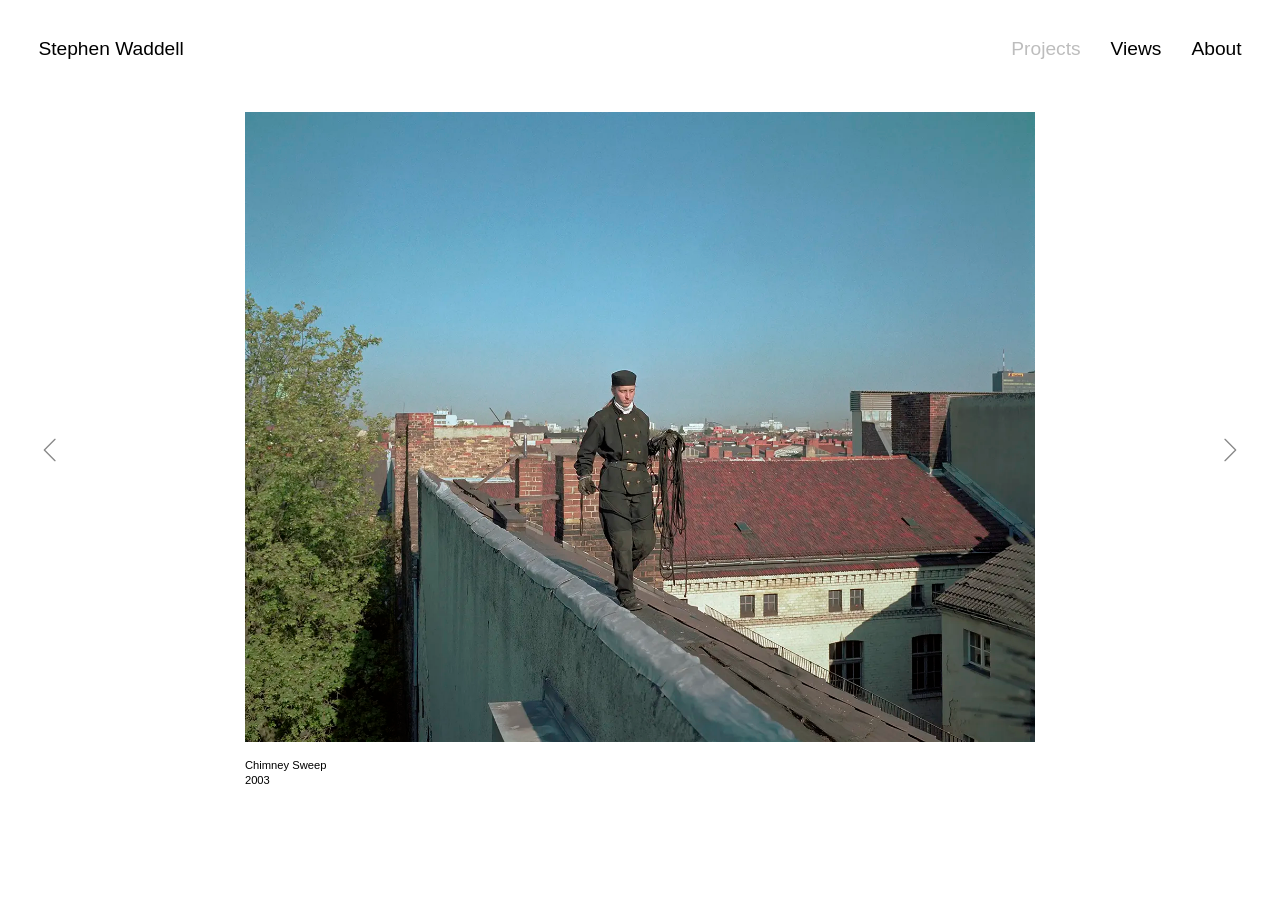
==== commit 7a15edca: "photo - pictures" ====
--- a/index.html
+++ b/index.html
@@ -8,7 +8,7 @@
       books, projects, biography, and selected works.">
     <link rel="stylesheet" href="css/style.css">
     <link rel="icon" type="image/png" href="img/favicon.png">
-    <title>Stephen Waddell | Photo</title>
+    <title>Stephen Waddell | Pictures</title>
 </head>
 
 <body>
@@ -494,28 +494,24 @@
     </div>
 
     <div class="slide">
-        <img src="img/index/roman-2200px.webp"
-        srcset="
-            img/index/roman-1500px.webp 1500w,
-            img/index/roman-2200px.webp 2200w"
-            sizes="84vw"
-        alt="Roman Staircase">
-        <div class="slide-info">
-            <div class="caption">Academy<br>2012</div>
-
-            <div class="description">
-                
-            </div>
-        </div>
-    </div>
-
-    <div class="slide">
-         <img src="img/index/academy-2200px.webp"
+        <img src="img/index/academy-2200px.webp"
         srcset="
             img/index/academy-1500px.webp 1500w,
             img/index/academy-2200px.webp 2200w"
             sizes="84vw"
         alt="Academy">
+        <div class="slide-info">
+            <div class="caption">Academy<br>2012</div>
+
+            <div class="description">
+                
+            </div>
+        </div>
+    </div>
+
+    <div class="slide">
+         <img src="img/index/portraitbust.webp"
+                alt="portrait bust">
         <div class="slide-info">
             <div class="caption">Portrait Bust<br>2015</div>
 
--- a/css/style.css
+++ b/css/style.css
@@ -141,9 +141,8 @@
 grid-template-columns:repeat(4,1fr);
 gap:2em;
 padding:2em 2.5em 2em 2.8em;
-font-size:0.9em;
+font-size:0.85em;
 line-height:1.4;
-color:rgb(189,189,189);
 white-space:pre-line;
 }
 
@@ -230,25 +229,36 @@
 }
 
 .slide-info{
+    width:100%;
+    max-width:100%;
     display:grid;
-    grid-template-columns:1fr 1fr;
+    grid-template-columns:minmax(0,1fr) minmax(0,1fr);
     margin-top:1em;
+    overflow:hidden;
 }
 
 /* INDEX IMAGE CAROUSEL CAPTIONS */
 
-.caption,
-.description{
+.caption{
     min-width:0;
     max-width:100%;
     font-size:0.85em;
     line-height:1.3;
     color:black;
     text-align:left;
+    overflow-wrap:break-word;
 }
 
 .description{
+    min-width:0;
+    max-width:100%;
+    font-size:0.7em;
+    line-height:1.3;
+    color:black;
+    text-align:left;
     padding-left:2em;
+    overflow-wrap:break-word;
+    word-break:normal;
     opacity:0;
     visibility:hidden;
     transition:opacity 0.5s ease;
@@ -510,11 +520,11 @@
 
     
     .caption{
-        font-size:0.75em;
+        font-size:0.7em;
     }
 
     .description{
-        font-size:0.75em;
+        font-size:0.6em;
     }
 
 }
@@ -523,6 +533,12 @@
 
     .photo-grid{
         grid-template-columns:repeat(2,1fr);
+    }
+
+    .about-text-bio {
+        display:grid;
+        grid-template-columns:repeat(4,1fr);
+        font-size: .8em;;
     }
 
 }
@@ -538,6 +554,14 @@
         max-height:55vh;
     }
 
+}
+
+@media(max-width:700px){
+    .about-text-bio {
+        display:grid;
+        grid-template-columns:repeat(2,1fr);
+        font-size: .7em;;
+    }
 }
 
 @media(max-width:600px){
@@ -574,6 +598,7 @@
     .photo-grid{
         grid-template-columns:1fr;
     }
+
 }
 
 @media(max-width:500px){
@@ -603,11 +628,11 @@
     }
 
     .caption{
-        font-size:0.7em;
+        font-size:0.6em;
     }
 
     .description{
-        font-size:0.7em;
+        font-size:0.45em;
     }
 
     .about-text{
@@ -622,16 +647,29 @@
         font-size:0.9em;
     }
 
+    .photo-grid figcaption{
+        font-size:0.5em;
+    }
+
 }
 
 @media(max-width:400px){
+
     nav{
         font-size:0.8em;
     }
 
     .books{
         font-size:0.9em;
-}
+    }
+
+    .caption{
+        font-size:0.55em;
+    }
+
+    .description{
+        font-size:0.4em;
+    }
 
 }
 
